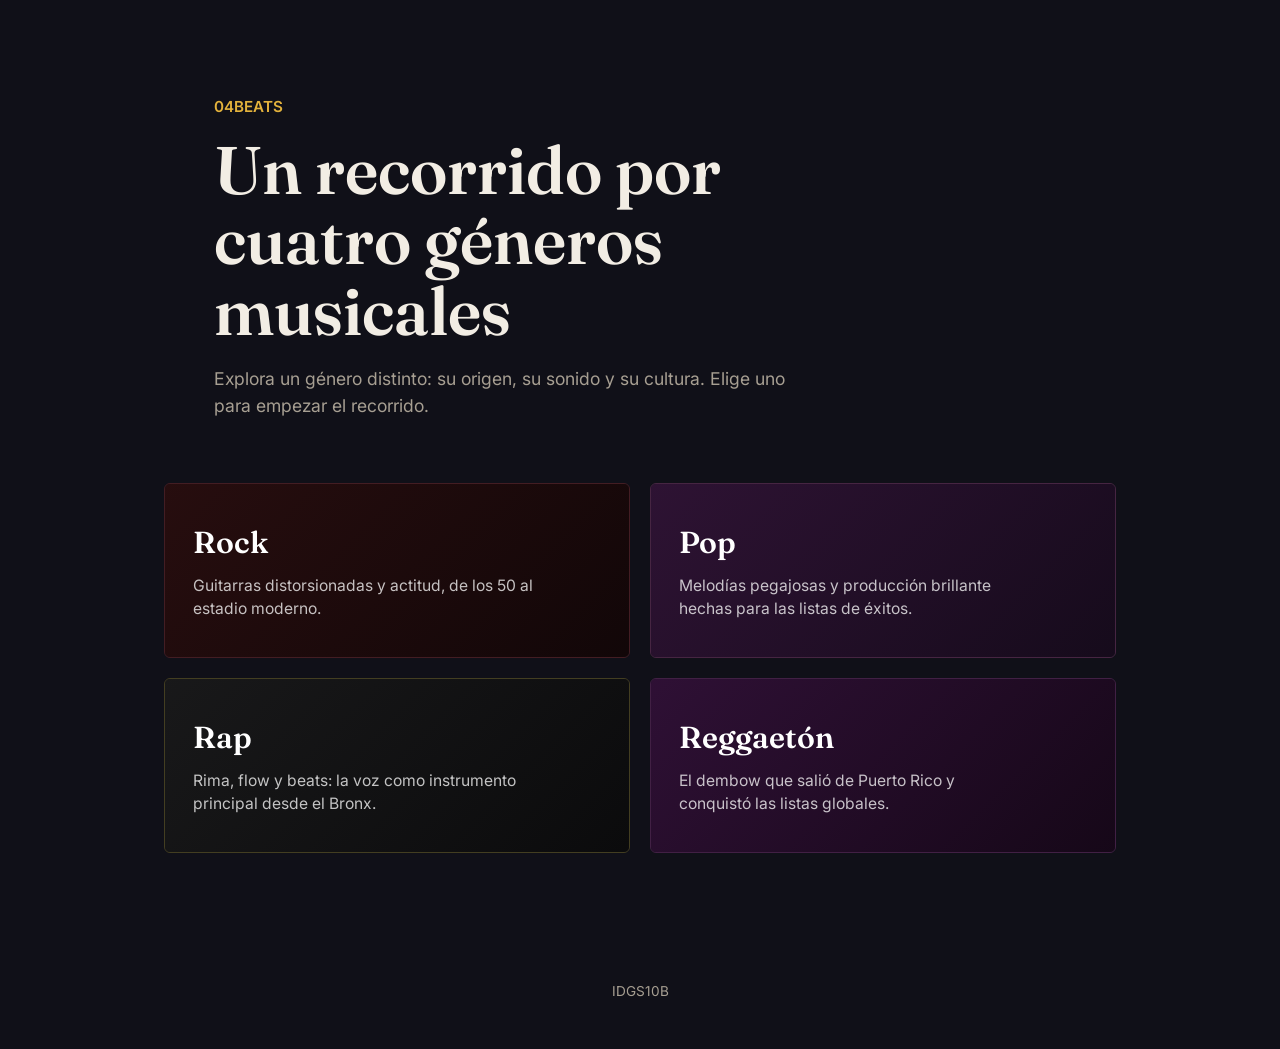
==== index.html @ 384b597c "añadi el index" ====
<!DOCTYPE html>
<html lang="es">
<head>
<meta charset="UTF-8">
<meta name="viewport" content="width=device-width, initial-scale=1.0">
<title>04BEATS— Géneros Musicales</title>
<link rel="preconnect" href="https://fonts.googleapis.com">
<link href="https://fonts.googleapis.com/css2?family=Fraunces:opsz,wght@9..144,400;9..144,600;9..144,700&family=Inter:wght@400;500;600&display=swap" rel="stylesheet">
<link rel="stylesheet" href="css/estilos.css">
<style>
  :root {
    --fondo: #101018;
    --fondo-2: #17141f;
    --texto: #f2ede4;
    --texto-tenue: #a79f92;
    --acento: #e3b23c;
    --fuente-display: 'Fraunces', serif;
    --fuente-cuerpo: 'Inter', system-ui, sans-serif;
  }

  body {
    background: var(--fondo);
    color: var(--texto);
    font-family: var(--fuente-cuerpo);
    line-height: 1.5;
  }

  .portada {
    padding: 6rem 1.5rem 4rem;
    max-width: 900px;
    margin: 0 auto;
  }

  .portada .ceja {
    color: var(--acento);
    font-family: var(--fuente-cuerpo);
    font-size: 0.95rem;
    font-weight: 600;
    margin: 0 0 1rem;
  }

  .portada h1 {
    font-family: var(--fuente-display);
    font-weight: 600;
    font-size: clamp(2.6rem, 6vw, 4.2rem);
    line-height: 1.05;
    margin: 0 0 1.25rem;
    max-width: 14ch;
  }

  .portada p {
    color: var(--texto-tenue);
    font-size: 1.1rem;
    max-width: 52ch;
    margin: 0;
  }

  .mapa {
    max-width: 1000px;
    margin: 0 auto;
    padding: 0 1.5rem 6rem;
    display: grid;
    grid-template-columns: repeat(2, 1fr);
    gap: 1.25rem;
  }

  @media (max-width: 700px) {
    .mapa { grid-template-columns: 1fr; }
  }

  .genero {
    position: relative;
    display: block;
    padding: 2.25rem 1.75rem;
    border-radius: 6px;
    border: 1px solid rgba(255, 255, 255, 0.08);
    overflow: hidden;
    isolation: isolate;
    transition: border-color 0.2s ease, transform 0.2s ease;
  }

  .genero:hover {
    transform: translateY(-3px);
  }

  .genero::before {
    content: "";
    position: absolute;
    inset: 0;
    z-index: -1;
    opacity: 0.85;
    background: var(--gradiente);
  }

  .genero .numero {
    font-family: var(--fuente-display);
    font-size: 0.95rem;
    color: rgba(255, 255, 255, 0.55);
    margin: 0 0 0.75rem;
  }

  .genero h2 {
    font-family: var(--fuente-display);
    font-size: 1.9rem;
    font-weight: 600;
    margin: 0 0 0.5rem;
    color: #fff;
  }

  .genero p {
    margin: 0;
    color: rgba(255, 255, 255, 0.75);
    font-size: 0.98rem;
    max-width: 34ch;
  }

  .rock { --gradiente: linear-gradient(135deg, #2b0d0d, #120505); border-color: rgba(220, 70, 70, 0.25); }
  .pop { --gradiente: linear-gradient(135deg, #331338, #170a1c); border-color: rgba(230, 100, 190, 0.25); }
  .rap { --gradiente: linear-gradient(135deg, #1a1a1a, #0a0a0a); border-color: rgba(220, 200, 60, 0.25); }
  .reggaeton { --gradiente: linear-gradient(135deg, #34103a, #170618); border-color: rgba(210, 80, 200, 0.25); }

  footer {
    text-align: center;
    padding: 2rem 1.5rem 3rem;
    color: var(--texto-tenue);
    font-size: 0.85rem;
  }
</style>
</head>
<body>

  <section class="portada">
    <p class="ceja">04BEATS</p>
    <h1>Un recorrido por cuatro géneros musicales</h1>
    <p>Explora un género distinto: su origen, su sonido y su cultura. Elige uno para empezar el recorrido.</p>
  </section>

  <nav class="mapa" aria-label="Secciones del sitio">
    <a class="genero rock" href="rock/index.html">
      <h2>Rock</h2>
      <p>Guitarras distorsionadas y actitud, de los 50 al estadio moderno.</p>
    </a>

    <a class="genero pop" href="pop/index.html">
      <h2>Pop</h2>
      <p>Melodías pegajosas y producción brillante hechas para las listas de éxitos.</p>
    </a>

    <a class="genero rap" href="rap/index.html">
      <h2>Rap</h2>
      <p>Rima, flow y beats: la voz como instrumento principal desde el Bronx.</p>
    </a>

    <a class="genero reggaeton" href="reggaeton/index.html">
      <h2>Reggaetón</h2>
      <p>El dembow que salió de Puerto Rico y conquistó las listas globales.</p>
    </a>
  </nav>

  <footer>
    IDGS10B
  </footer>

</body>
</html>
---- css/estilos.css ----
/* estilos.css — reset mínimo y pieza compartida entre todas las secciones */

*,
*::before,
*::after {
  box-sizing: border-box;
}

html {
  scroll-behavior: smooth;
}

body {
  margin: 0;
  min-height: 100vh;
}

img {
  max-width: 100%;
  display: block;
}

a {
  text-decoration: none;
}

/* Botón de regreso — cada sección lo colorea heredando sus propias variables */
.volver {
  position: fixed;
  top: 1.5rem;
  left: 1.5rem;
  display: inline-flex;
  align-items: center;
  gap: 0.5rem;
  padding: 0.6rem 1.1rem;
  border-radius: 999px;
  font-family: var(--fuente-cuerpo, system-ui, sans-serif);
  font-size: 0.9rem;
  font-weight: 600;
  border: 1px solid var(--color-borde, rgba(255, 255, 255, 0.25));
  color: var(--color-volver-texto, #fff);
  background: var(--color-volver-fondo, rgba(255, 255, 255, 0.08));
  backdrop-filter: blur(6px);
  transition: transform 0.15s ease, background 0.15s ease;
  z-index: 20;
}

.volver:hover {
  transform: translateX(-3px);
  background: var(--color-volver-fondo-hover, rgba(255, 255, 255, 0.16));
}

.volver:focus-visible {
  outline: 2px solid var(--color-acento, #fff);
  outline-offset: 3px;
}

@media (max-width: 600px) {
  .volver {
    top: 1rem;
    left: 1rem;
    padding: 0.5rem 0.9rem;
    font-size: 0.8rem;
  }
}
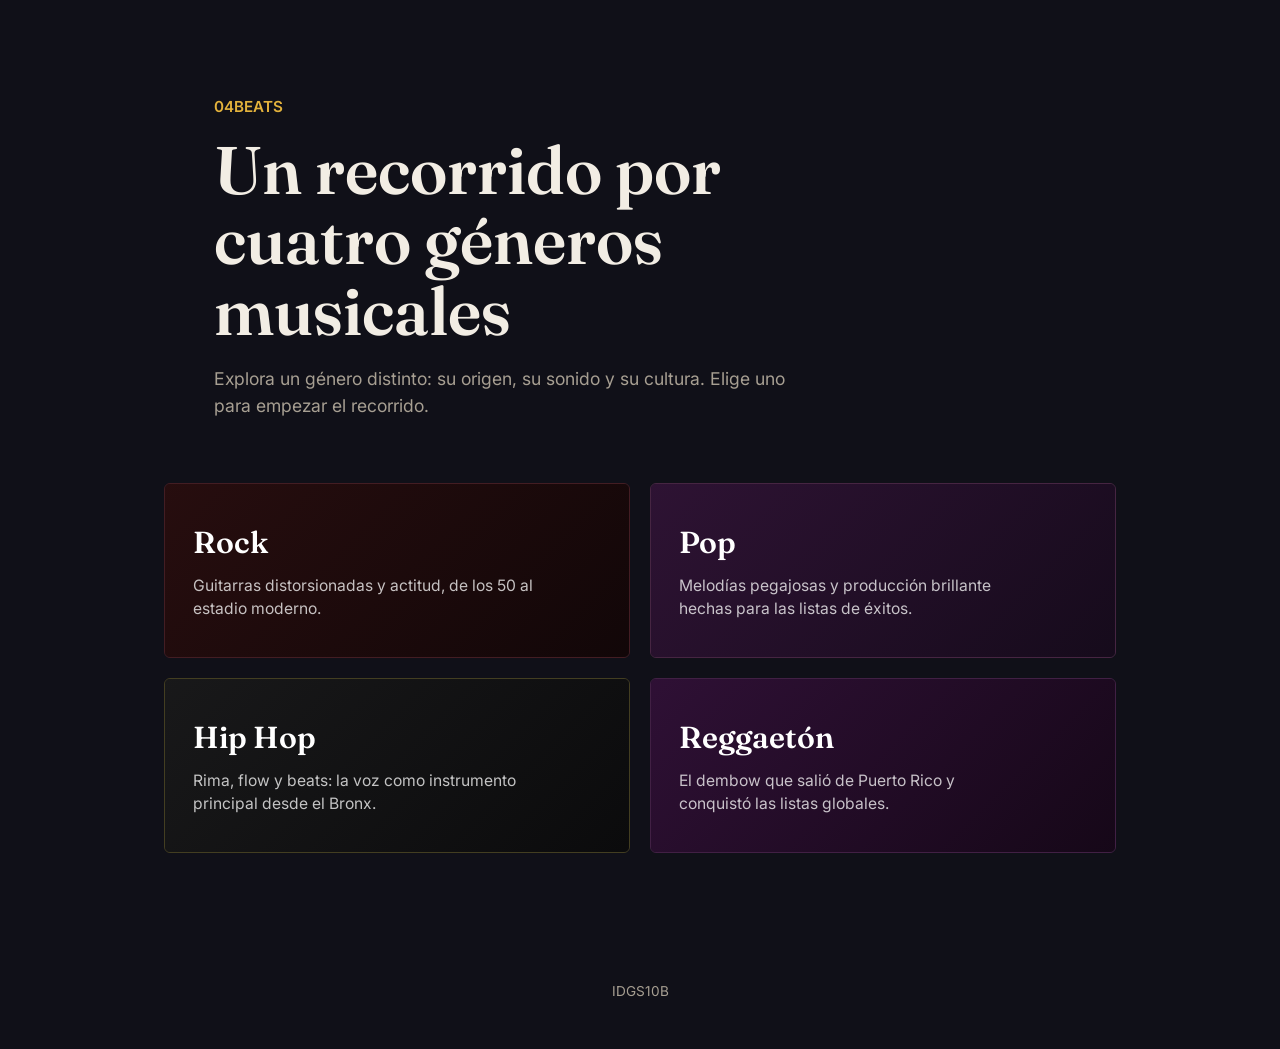
==== commit fb188ecf: "Añadi video y foto de Fugees" ====
--- a/index.html
+++ b/index.html
@@ -147,7 +147,7 @@
     </a>
 
     <a class="genero rap" href="rap/index.html">
-      <h2>Rap</h2>
+      <h2>Hip Hop</h2>
       <p>Rima, flow y beats: la voz como instrumento principal desde el Bronx.</p>
     </a>
 
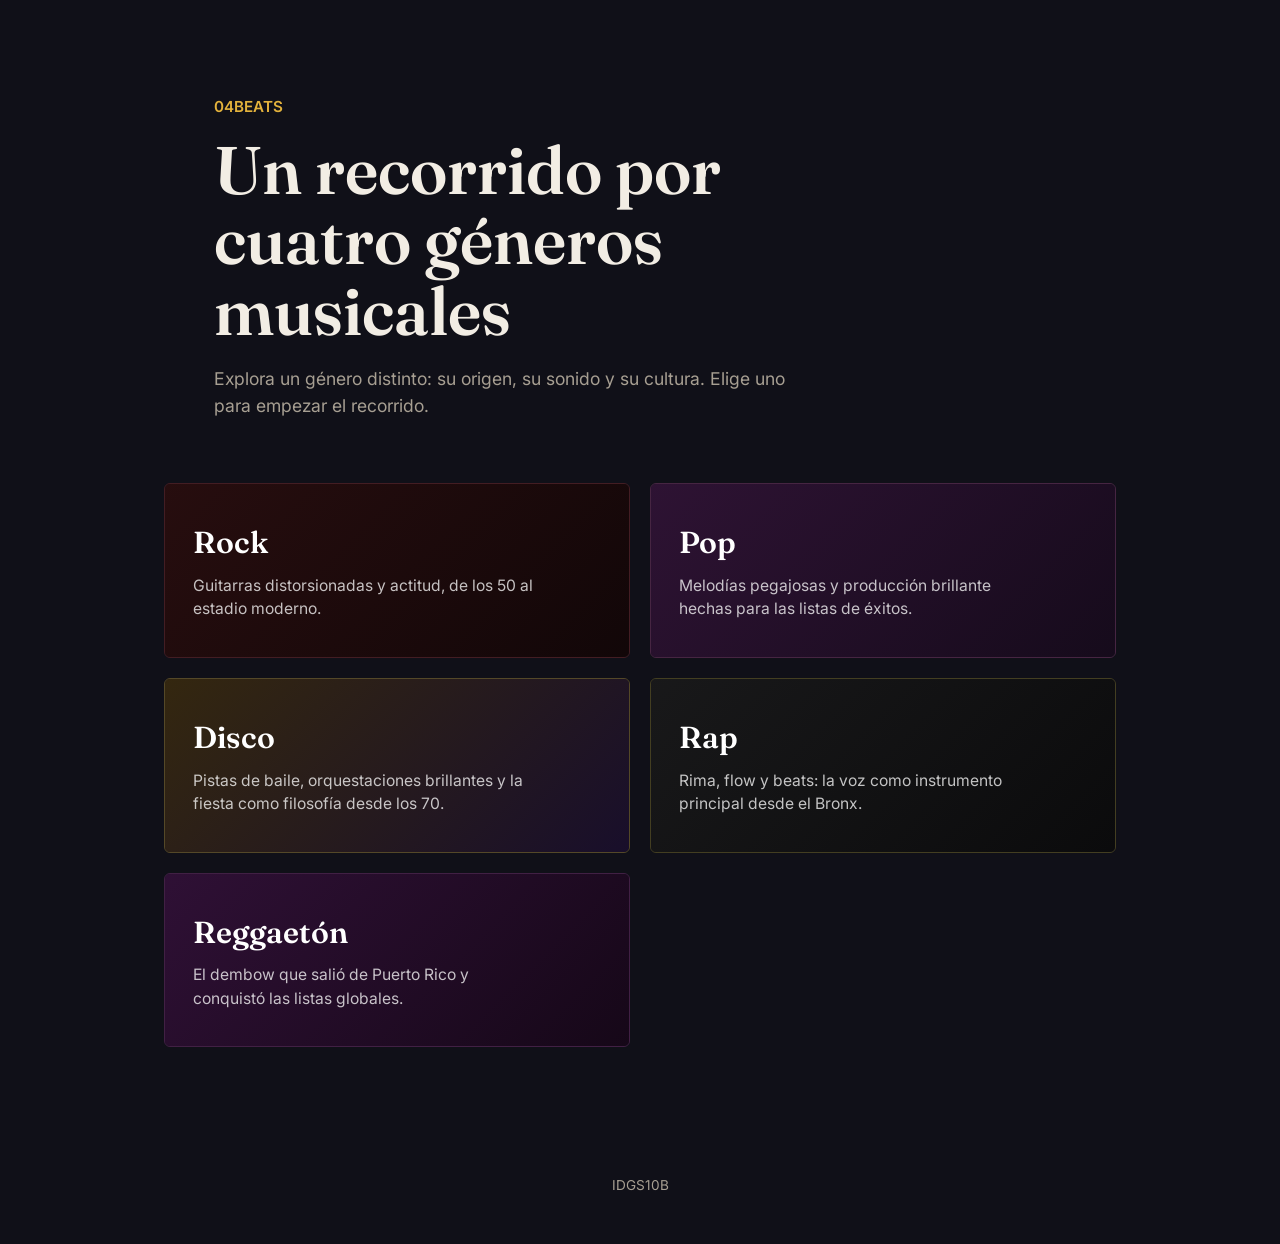
==== commit 30602cee: "Agregue sección disco" ====
--- a/index.html
+++ b/index.html
@@ -116,6 +116,7 @@
 
   .rock { --gradiente: linear-gradient(135deg, #2b0d0d, #120505); border-color: rgba(220, 70, 70, 0.25); }
   .pop { --gradiente: linear-gradient(135deg, #331338, #170a1c); border-color: rgba(230, 100, 190, 0.25); }
+  .disco { --gradiente: linear-gradient(135deg, #3a2b0e, #1a0e2e); border-color: rgba(242, 201, 76, 0.3); }
   .rap { --gradiente: linear-gradient(135deg, #1a1a1a, #0a0a0a); border-color: rgba(220, 200, 60, 0.25); }
   .reggaeton { --gradiente: linear-gradient(135deg, #34103a, #170618); border-color: rgba(210, 80, 200, 0.25); }
 
@@ -146,8 +147,13 @@
       <p>Melodías pegajosas y producción brillante hechas para las listas de éxitos.</p>
     </a>
 
+    <a class="genero disco" href="disco/index.html">
+      <h2>Disco</h2>
+      <p>Pistas de baile, orquestaciones brillantes y la fiesta como filosofía desde los 70.</p>
+    </a>
+
     <a class="genero rap" href="rap/index.html">
-      <h2>Hip Hop</h2>
+      <h2>Rap</h2>
       <p>Rima, flow y beats: la voz como instrumento principal desde el Bronx.</p>
     </a>
 
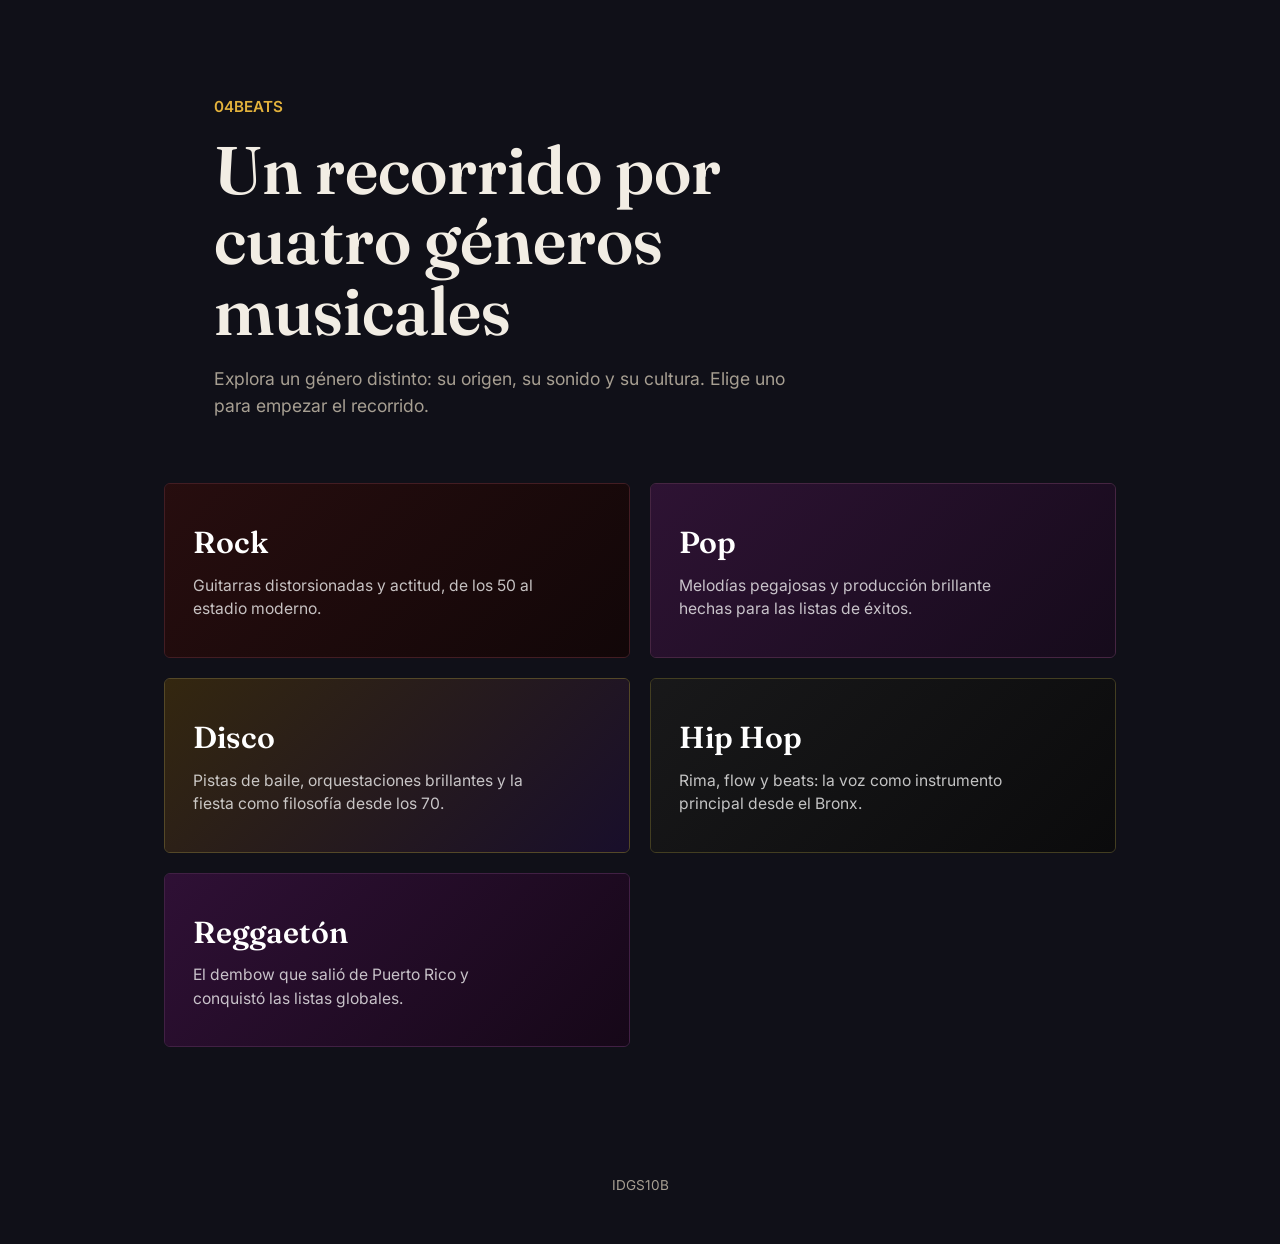
==== commit 1e651c08: "Merge pull request #1 from brendaanahi13/seccion-rap Seccion rap" ====
--- a/index.html
+++ b/index.html
@@ -153,7 +153,7 @@
     </a>
 
     <a class="genero rap" href="rap/index.html">
-      <h2>Rap</h2>
+      <h2>Hip Hop</h2>
       <p>Rima, flow y beats: la voz como instrumento principal desde el Bronx.</p>
     </a>
 
